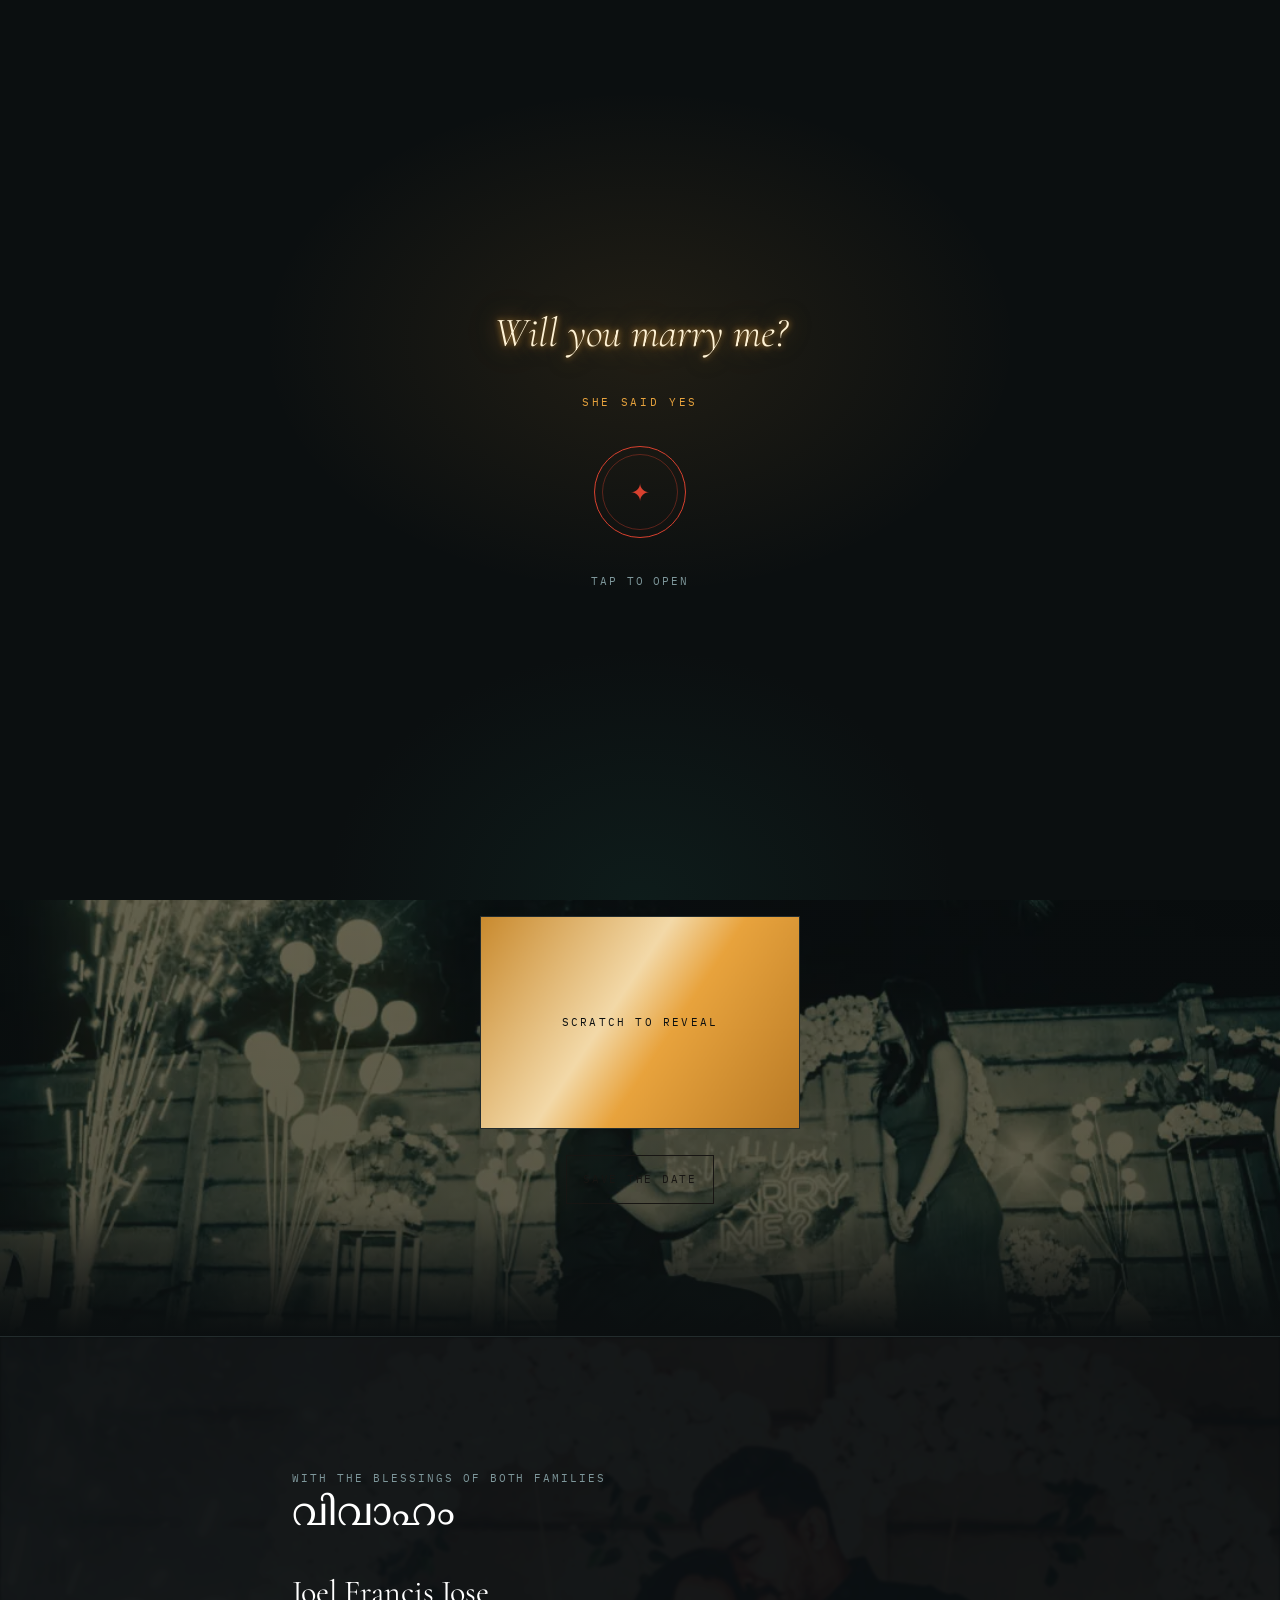
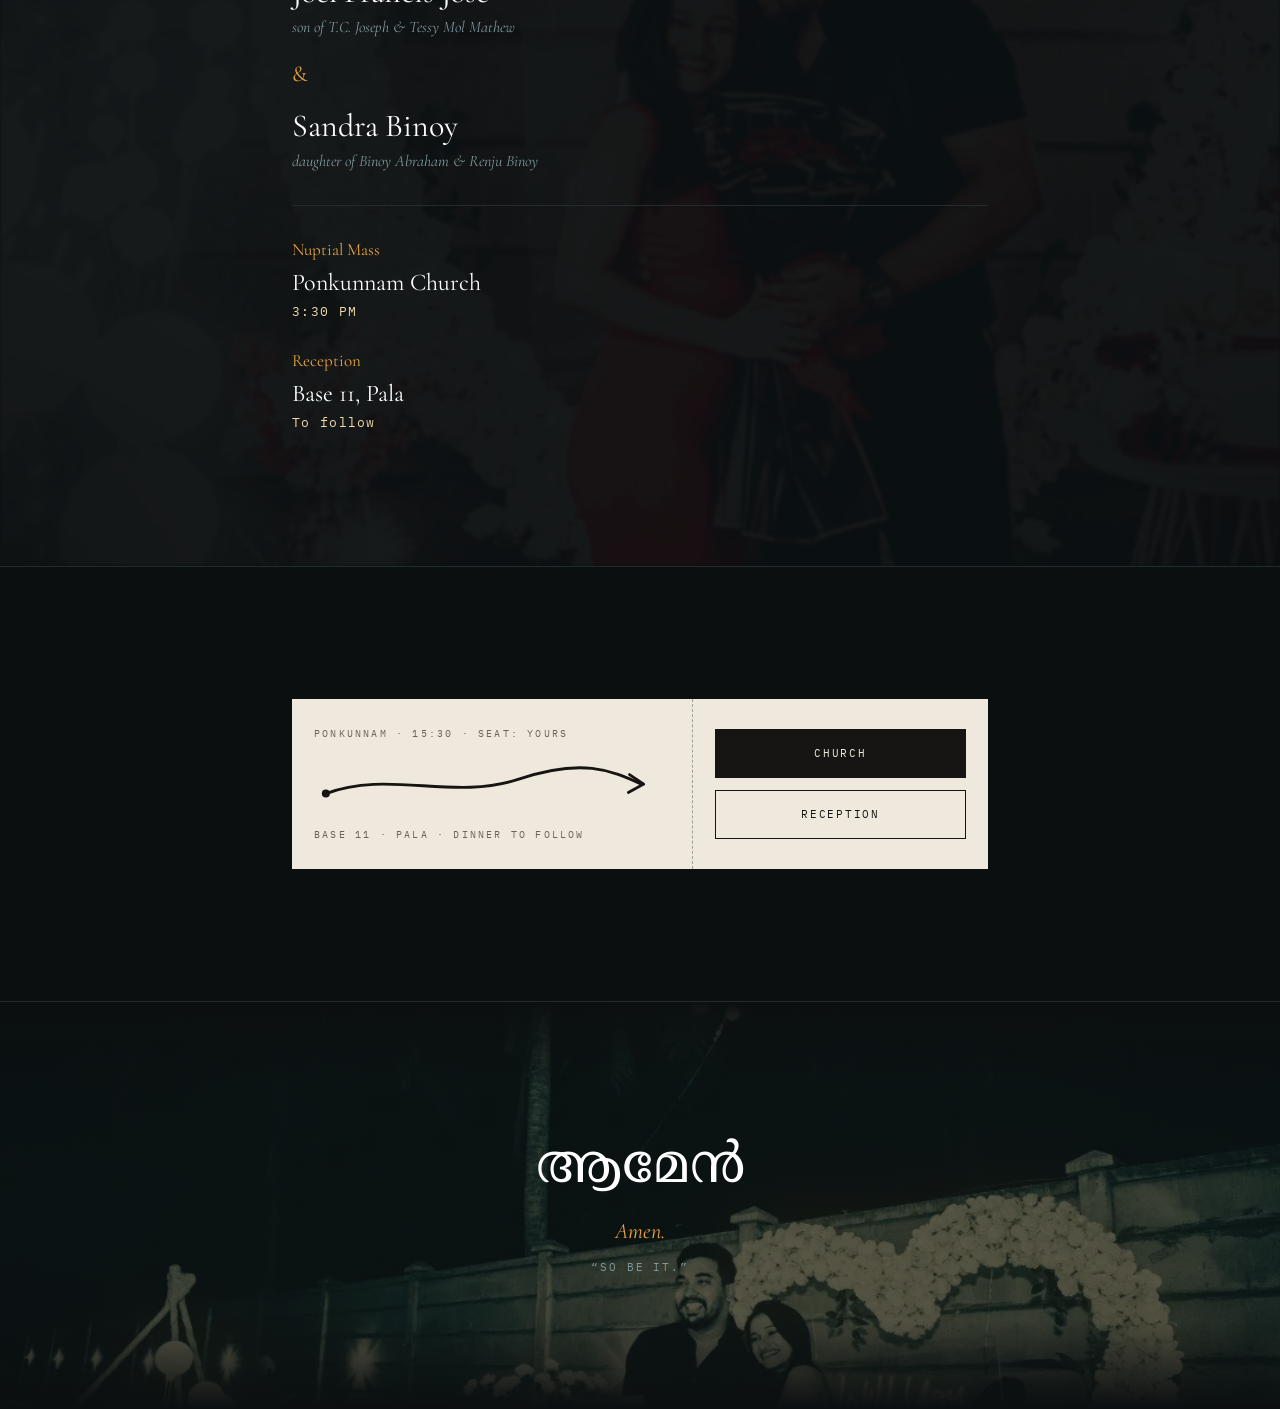
==== index_ce.html @ e19be13a "Build the invitation: index_ce, styles_ce, script_ce Saturday 7 November 2026. Nuptial Mass at Ponku" ====
<!DOCTYPE html>
<html lang="en">

<head>
  <meta charset="UTF-8">
  <meta name="viewport" content="width=device-width, initial-scale=1.0, viewport-fit=cover">
  <title>Joel &amp; Sandra — Wedding</title>
  <meta name="description" content="The wedding of Joel Francis Jose and Sandra Binoy. Nuptial Mass at Ponkunnam Church, reception at Base 11, Pala.">

  <meta property="og:title" content="Joel &amp; Sandra — Wedding" />
  <meta property="og:description" content="At our closest, we were 0.01 cm apart." />
  <meta property="og:image" content="https://pranchi3578.github.io/fixation/assets/ce/bouquet.webp" />
  <meta property="og:url" content="https://pranchi3578.github.io/fixation/index_ce.html" />
  <meta property="og:type" content="website" />
  <meta name="twitter:card" content="summary_large_image" />
  <meta name="twitter:title" content="Joel &amp; Sandra — Wedding" />
  <meta name="twitter:description" content="At our closest, we were 0.01 cm apart." />
  <meta name="theme-color" content="#0B0F10">

  <link rel="preconnect" href="https://fonts.googleapis.com">
  <link rel="preconnect" href="https://fonts.gstatic.com" crossorigin>
  <link rel="stylesheet" href="styles_ce.css">
</head>

<body class="is-sealed">

  <!-- ═══════════════════════════════════════════════════════════
       COVER — their own sign, quoted once
       ═══════════════════════════════════════════════════════════ -->
  <div class="cover" id="cover">
    <p class="cover-neon">Will you marry me?</p>
    <p class="cover-answer">She said yes</p>
    <button class="cover-seal" id="seal" aria-label="Open the invitation">&#10022;</button>
    <p class="label cover-hint">Tap to open</p>
  </div>

  <button class="sound" id="sound" type="button" aria-pressed="false" aria-label="Play music" hidden>&#9834;</button>

  <main id="invitation">

    <!-- ═══ 01 · 0.01 CM ═══════════════════════════════════════ -->
    <section class="scene hero reveal" id="scene-hero">
      <div class="plate">
        <img src="assets/ce/bouquet-smear.webp"
             srcset="assets/ce/bouquet-smear-900.webp 900w, assets/ce/bouquet-smear.webp 1500w"
             sizes="100vw"
             alt="Joel and Sandra at the proposal, holding a bouquet of red roses beneath a heart of white flowers, sparklers burning at the left of frame."
             fetchpriority="high" width="1500" height="859">
      </div>
      <div class="wrap">
        <div class="hero-inner">
          <h1 class="names">
            <span class="n n-left">Joel</span>
            <span class="amp">&amp;</span>
            <span class="n n-right">Sandra</span>
          </h1>
          <p class="label hero-sub">At our closest, we were 0.01 cm apart</p>
        </div>
      </div>
    </section>

    <!-- ═══ 02 · THE DATE, STAMPED ═════════════════════════════ -->
    <section class="scene date-scene reveal" id="scene-date">
      <div class="plate">
        <img src="assets/ce/proposal.webp"
             srcset="assets/ce/proposal-900.webp 900w, assets/ce/proposal.webp 1079w"
             sizes="100vw" loading="lazy" width="1079" height="715"
             alt="Joel on one knee under strung bulbs, sparklers to the left, a neon sign reading Will you marry me glowing inside a heart of white roses.">
      </div>
      <div class="wrap">
        <div class="date-block">
          <p class="label">The date</p>

          <div class="peel" id="peel">
            <p class="stamp">
              <span class="d" id="dateText">To be announced</span>
              <span class="e">Expires &mdash; never</span>
            </p>
            <canvas id="peelCanvas" aria-hidden="true"></canvas>
            <span class="peel-face" id="peelFace">Scratch to reveal</span>
          </div>

          <a class="btn" id="calendar" href="#" aria-disabled="true">Save the date</a>
        </div>
      </div>
    </section>

    <!-- ═══ 03 · THE BOARD ═════════════════════════════════════ -->
    <section class="scene reveal" id="scene-board">
      <div class="plate plate--quiet">
        <img src="assets/ce/bouquet.webp"
             srcset="assets/ce/bouquet-900.webp 900w, assets/ce/bouquet.webp 1500w"
             sizes="100vw" loading="lazy" width="1500" height="859" alt="">
      </div>
      <div class="wrap">
        <div class="board">
          <div class="board-title">
            <p class="label">With the blessings of both families</p>
            <p class="ml" lang="ml">വിവാഹം</p>
          </div>

          <div class="people">
            <div class="person">
              <p class="who">Joel Francis Jose</p>
              <p class="of">son of T.C. Joseph &amp; Tessy Mol Mathew</p>
            </div>
            <span class="amp" aria-hidden="true">&amp;</span>
            <div class="person">
              <p class="who">Sandra Binoy</p>
              <p class="of">daughter of Binoy Abraham &amp; Renju Binoy</p>
            </div>
          </div>

          <hr class="rule">

          <div class="events">
            <div class="event">
              <p class="what">Nuptial Mass</p>
              <p class="where">Ponkunnam Church</p>
              <p class="when">3:30 PM</p>
            </div>
            <div class="event">
              <p class="what">Reception</p>
              <p class="where">Base 11, Pala</p>
              <p class="when">To follow</p>
            </div>
          </div>
        </div>
      </div>
    </section>

    <!-- ═══ 04 · THE PASS ══════════════════════════════════════ -->
    <section class="scene reveal" id="scene-pass">
      <div class="wrap">
        <div class="pass">
          <div class="pass-main">
            <p class="pass-route">Ponkunnam &middot; 15:30 &middot; Seat: yours</p>
            <svg class="pass-hand" viewBox="0 0 300 44" role="img"
                 aria-label="A hand-drawn line from the church to the reception.">
              <path id="inkLine" d="M10 30 C 62 10, 118 36, 172 18 S 250 10, 276 22" />
              <path d="M266 14 L 278 22 L 265 29" />
              <circle cx="10" cy="30" r="3.4" fill="#171513" stroke="none" />
            </svg>
            <p class="pass-route">Base 11 &middot; Pala &middot; Dinner to follow</p>
          </div>
          <div class="pass-stub">
            <a class="btn btn--filled" href="https://www.google.com/maps/search/?api=1&amp;query=Ponkunnam%20Church%2C%20Kottayam"
               target="_blank" rel="noopener">Church</a>
            <a class="btn" href="https://www.google.com/maps/search/?api=1&amp;query=Base%2011%2C%20Pala%2C%20Kottayam"
               target="_blank" rel="noopener">Reception</a>
          </div>
        </div>
      </div>
    </section>

    <!-- ═══ 05 · THE CLOSE ═════════════════════════════════════ -->
    <section class="scene close reveal" id="scene-close">
      <div class="plate">
        <img src="assets/ce/heart.webp"
             srcset="assets/ce/heart-900.webp 900w, assets/ce/heart.webp 1080w"
             sizes="100vw" loading="lazy" width="1080" height="735"
             alt="Joel and Sandra together beside the flower heart and the neon sign after the proposal.">
      </div>
      <div class="wrap">
        <div class="close-inner">
          <p class="ml" lang="ml">ആമേൻ</p>
          <p class="en">Amen.</p>
          <p class="label so">&ldquo;So be it.&rdquo;</p>
        </div>
      </div>
    </section>

  </main>

  <audio id="track" src="song_trimmed.mp3" loop preload="none"></audio>
  <script src="script_ce.js" defer></script>
</body>

</html>
---- styles_ce.css ----
/* ═══════════════════════════════════════════════════════════════
   Joel & Sandra — wedding invitation
   Chungking Express direction · see docs/chungking-express-design-plan.md

   Dark-committed by intent: this is an evening object. Every surface is
   painted explicitly so it holds on any host background.
   ═══════════════════════════════════════════════════════════════ */

@import url('https://fonts.googleapis.com/css2?family=Cormorant+Garamond:ital,wght@0,300;0,400;0,500;1,300;1,400&family=IBM+Plex+Mono:wght@400&family=Noto+Serif+Malayalam:wght@400;600&display=swap');

:root {
  color-scheme: dark;

  /* ── ground: 70% of the page ── */
  --night:        #0B0F10;
  --night-2:      #141A1B;
  --night-3:      #1D2526;
  --line:         #232C2D;

  /* ── the warm source: 20% ── */
  --tungsten:     #E8A33D;
  --tungsten-soft:#F3D9A8;

  /* ── the cool ambient: 8% ── */
  --jade:         #1F5F52;
  --rain:         #7E979B;

  /* ── the single alarm: 2%, exactly twice on the page ── */
  --alarm:        #D8412F;

  /* ── the one paper moment ── */
  --paper:        #EFE9DD;
  --paper-ink:    #171513;

  --display: 'Cormorant Garamond', 'Iowan Old Style', Georgia, serif;
  --mono: 'IBM Plex Mono', ui-monospace, 'SFMono-Regular', Menlo, monospace;
  --ml: 'Noto Serif Malayalam', 'Cormorant Garamond', serif;

  --t-display-1: clamp(2.4rem, 11vw, 4.4rem);
  --t-display-2: clamp(1.5rem, 6.5vw, 2.4rem);
  --t-body:      clamp(1rem, 4.2vw, 1.125rem);
  --t-stamp:     0.6875rem;

  --gutter: 20px;
  --ease: cubic-bezier(.16, 1, .3, 1);
}

* { box-sizing: border-box; }

html { -webkit-text-size-adjust: 100%; }

body {
  margin: 0;
  background: var(--night);
  color: var(--tungsten-soft);
  font-family: var(--display);
  font-size: var(--t-body);
  line-height: 1.7;
  -webkit-font-smoothing: antialiased;
  overflow-x: hidden;
}

/* Locked only while the cover is up; JS removes it on open. */
body.is-sealed { overflow: hidden; height: 100dvh; }

img { max-width: 100%; display: block; }

/* The document default 1em margin fights every flex `gap` below it. */
p, h1, h2, figure { margin: 0; }

/* ── shared type roles ──────────────────────────────────────── */
.label {
  font-family: var(--mono);
  font-size: var(--t-stamp);
  letter-spacing: 0.18em;
  text-transform: uppercase;
  color: var(--rain);
  margin: 0;
}
.ml { font-family: var(--ml); }

/* ═══ COVER ═══════════════════════════════════════════════════ */
.cover {
  position: fixed;
  inset: 0;
  z-index: 60;
  background: var(--night);
  display: flex;
  flex-direction: column;
  align-items: center;
  justify-content: center;
  gap: 34px;
  padding-inline: var(--gutter);
  padding-block: 40px;
  text-align: center;
  transition: opacity 620ms var(--ease), visibility 620ms;
}
.cover::before {
  content: "";
  position: absolute;
  inset: 0;
  background:
    radial-gradient(60ch 40ch at 50% 38%, rgba(232, 163, 61, .10), transparent 70%),
    radial-gradient(50ch 40ch at 50% 100%, rgba(31, 95, 82, .16), transparent 70%);
  pointer-events: none;
}
.cover.is-open { opacity: 0; visibility: hidden; pointer-events: none; }

/* Their own sign, quoted once. */
.cover-neon {
  position: relative;
  font-size: clamp(1.6rem, 8vw, 2.6rem);
  font-weight: 300;
  font-style: italic;
  line-height: 1.2;
  color: #FFF3D6;
  text-shadow:
    0 0 6px rgba(232, 163, 61, .90),
    0 0 22px rgba(232, 163, 61, .55),
    0 0 48px rgba(216, 65, 47, .30);
  animation: neon-warmup 1000ms steps(1, end) 300ms 1 both;
}
@keyframes neon-warmup {
  0%, 20%  { opacity: .18; text-shadow: none; }
  21%, 34% { opacity: 1; }
  35%, 47% { opacity: .28; text-shadow: none; }
  48%, 100%{ opacity: 1; }
}

.cover-answer {
  position: relative;
  font-family: var(--mono);
  font-size: var(--t-stamp);
  letter-spacing: 0.24em;
  text-transform: uppercase;
  color: var(--tungsten);
  opacity: 0;
  animation: fade-up 700ms var(--ease) 1500ms both;
}

/* The seal — appearance 2 of 2 for --alarm. */
.cover-seal {
  position: relative;
  width: 92px;
  height: 92px;
  border-radius: 50%;
  border: 1.5px solid var(--alarm);
  background: none;
  color: var(--alarm);
  font-family: var(--mono);
  font-size: 1.5rem;
  cursor: pointer;
  display: grid;
  place-items: center;
  opacity: 0;
  animation: fade-up 700ms var(--ease) 2000ms both;
  transition: transform 320ms var(--ease), box-shadow 320ms var(--ease);
}
.cover-seal:hover,
.cover-seal:focus-visible { transform: scale(1.04); box-shadow: 0 0 34px rgba(216, 65, 47, .35); }
.cover-seal::after {
  content: "";
  position: absolute;
  inset: 7px;
  border-radius: 50%;
  border: 1px solid rgba(216, 65, 47, .38);
}

.cover-hint {
  position: relative;
  opacity: 0;
  animation: fade-up 700ms var(--ease) 2300ms both;
}

@keyframes fade-up {
  from { opacity: 0; transform: translateY(10px); }
  to   { opacity: 1; transform: none; }
}

/* ═══ SOUND ═══════════════════════════════════════════════════ */
.sound {
  position: fixed;
  right: var(--gutter);
  bottom: calc(var(--gutter) + env(safe-area-inset-bottom, 0px));
  z-index: 50;
  width: 46px;
  height: 46px;
  border-radius: 50%;
  border: 1px solid var(--line);
  background: rgba(11, 15, 16, .82);
  backdrop-filter: blur(8px);
  color: var(--rain);
  font-family: var(--mono);
  font-size: 0.75rem;
  cursor: pointer;
  display: grid;
  place-items: center;
  transition: color 240ms, border-color 240ms;
}
.sound[aria-pressed="true"] { color: var(--tungsten); border-color: var(--tungsten); }
.sound[hidden] { display: none !important; }

/* ═══ SCENE SHELL ═════════════════════════════════════════════ */
.wrap {
  padding-inline: var(--gutter);
  padding-block: 0;
  max-width: 46rem;
  margin-inline: auto;
}

.scene {
  position: relative;
  padding-block: clamp(72px, 16vw, 132px);
}
.scene + .scene { border-top: 1px solid var(--line); }

/* A photograph behind a scene, always under a night scrim. */
.plate { position: absolute; inset: 0; overflow: hidden; z-index: 0; }
.plate img { width: 100%; height: 100%; object-fit: cover; }
.plate::after {
  content: "";
  position: absolute;
  inset: 0;
  background: linear-gradient(to bottom,
    var(--night) 0%, rgba(11, 15, 16, .62) 22%,
    rgba(11, 15, 16, .68) 78%, var(--night) 100%);
}
.plate--quiet img { opacity: .12; filter: blur(1.5px); }
.plate--quiet::after { background: rgba(11, 15, 16, .58); }
.scene > .wrap { position: relative; z-index: 1; }

/* ═══ 01 · HERO — 0.01 cm ═════════════════════════════════════ */
.hero { min-height: 82dvh; display: flex; align-items: flex-end; }
.hero .plate img { object-position: 62% center; }

.hero-inner { display: flex; flex-direction: column; gap: 18px; width: 100%; }

.names {
  display: flex;
  align-items: baseline;
  flex-wrap: wrap;
  font-size: var(--t-display-1);
  font-weight: 300;
  line-height: 1.05;
  color: #fff;
  margin: 0;
}
.names .n { display: inline-block; }
.names .amp { color: var(--tungsten); padding-inline: 0.32em; }

/* The gap closes. 24px apart → 0.01 cm apart. */
.names .n-left  { transform: translateX(-14px); }
.names .n-right { transform: translateX(14px); }
.is-close .names .n-left,
.is-close .names .n-right {
  transform: translateX(0);
  transition: transform 700ms var(--ease);
}

.hero-sub { color: var(--tungsten-soft); }

/* ═══ 02 · THE DATE, STAMPED ══════════════════════════════════ */
.date-scene { text-align: center; }
.date-block {
  display: flex;
  flex-direction: column;
  align-items: center;
  gap: 26px;
}

.peel {
  position: relative;
  width: min(100%, 20rem);
  aspect-ratio: 3 / 2;
  display: grid;
  place-items: center;
  background: var(--night-2);
  border: 1px solid var(--line);
}
.peel canvas {
  position: absolute;
  inset: 0;
  width: 100%;
  height: 100%;
  touch-action: none;
  cursor: crosshair;
  transition: opacity 500ms var(--ease);
}
.peel.is-open canvas { opacity: 0; pointer-events: none; }

.peel-face {
  position: absolute;
  z-index: 2;
  font-family: var(--mono);
  font-size: var(--t-stamp);
  letter-spacing: 0.2em;
  text-transform: uppercase;
  color: var(--night);
  pointer-events: none;
  transition: opacity 300ms;
}
.peel.is-open .peel-face { opacity: 0; }

/* The stamp: appearance 1 of 2 for --alarm. */
.stamp {
  display: inline-flex;
  flex-direction: column;
  align-items: center;
  gap: 6px;
  padding: 14px 22px 12px;
  border: 2px solid var(--alarm);
  color: var(--alarm);
  font-family: var(--mono);
  line-height: 1.25;
  transform: rotate(-3.2deg);
}
.stamp .d {
  font-size: clamp(1.15rem, 5.5vw, 1.5rem);
  letter-spacing: 0.12em;
  font-variant-numeric: tabular-nums;
}
.stamp .e { font-size: 0.625rem; letter-spacing: 0.22em; }

/* ═══ 03 · THE BOARD ══════════════════════════════════════════ */
.board { display: flex; flex-direction: column; gap: 30px; }

.board-title { display: flex; flex-direction: column; gap: 4px; }
.board-title .ml { font-size: var(--t-display-2); line-height: 1.35; color: #fff; }

.people { display: flex; flex-direction: column; gap: 22px; }
.person { display: flex; flex-direction: column; gap: 2px; }
.person .who { font-size: clamp(1.5rem, 6.5vw, 2rem); font-weight: 400; line-height: 1.2; color: #fff; }
.person .of { font-size: 1rem; font-style: italic; color: var(--rain); }
.people .amp { font-size: 1.4rem; color: var(--tungsten); line-height: 1; }

.rule { height: 1px; background: var(--line); border: 0; margin: 0; }

.events { display: flex; flex-direction: column; gap: 24px; }
.event { display: grid; grid-template-columns: 1fr; gap: 3px; }
.event .what { color: var(--tungsten); font-size: 1.0625rem; }
.event .where { color: #fff; font-size: clamp(1.25rem, 5.5vw, 1.5rem); line-height: 1.25; }
.event .when { font-family: var(--mono); font-size: 0.8125rem; letter-spacing: 0.1em; color: var(--tungsten-soft); }

/* ═══ 04 · THE PASS ═══════════════════════════════════════════ */
.pass {
  background: var(--paper);
  color: var(--paper-ink);
  display: grid;
  grid-template-columns: 1fr;
  overflow: hidden;
}
@media (min-width: 480px) { .pass { grid-template-columns: 1.35fr 1fr; } }

.pass-main { padding: 26px 22px; display: flex; flex-direction: column; gap: 16px; }
.pass-route {
  font-family: var(--mono);
  font-size: 0.625rem;
  letter-spacing: 0.22em;
  text-transform: uppercase;
  color: #6C635A;
}
.pass-hand { width: 100%; height: auto; }
.pass-hand path { stroke: var(--paper-ink); stroke-width: 2.4; fill: none; stroke-linecap: round; stroke-linejoin: round; }

.pass-stub {
  border-top: 1px dashed rgba(23, 21, 19, .34);
  padding: 22px;
  display: flex;
  flex-direction: column;
  gap: 12px;
  justify-content: center;
}
@media (min-width: 480px) {
  .pass-stub { border-top: 0; border-left: 1px dashed rgba(23, 21, 19, .34); }
}

.btn {
  display: block;
  text-align: center;
  padding: 14px 16px;
  min-height: 46px;
  font-family: var(--mono);
  font-size: var(--t-stamp);
  letter-spacing: 0.16em;
  text-transform: uppercase;
  text-decoration: none;
  border: 1px solid var(--paper-ink);
  color: var(--paper-ink);
  transition: background-color 220ms, color 220ms;
}
.btn:hover, .btn:focus-visible { background: var(--paper-ink); color: var(--paper); }
.btn--filled { background: var(--paper-ink); color: var(--paper); }
.btn--filled:hover, .btn--filled:focus-visible { background: none; color: var(--paper-ink); }
.btn[aria-disabled="true"] {
  border-style: dashed;
  color: #7A7168;
  border-color: #A79E93;
  pointer-events: none;
}

/* ═══ 05 · THE CLOSE ══════════════════════════════════════════ */
.close { text-align: center; }
.close-inner { display: flex; flex-direction: column; align-items: center; gap: 8px; }
.close .ml { font-size: clamp(2.2rem, 12vw, 3.4rem); color: #fff; line-height: 1.3; }
.close .en { font-size: 1.375rem; font-style: italic; color: var(--tungsten); }
.close .so { color: var(--rain); }

/* ═══ REVEAL ══════════════════════════════════════════════════ */
/* Default is visible: with JS off, or before the observer runs,
   every scene is fully readable. JS opts in to the animation. */
.js .reveal { opacity: 0; transform: translateY(16px); }
.js .reveal.is-in {
  opacity: 1;
  transform: none;
  transition: opacity 620ms var(--ease), transform 620ms var(--ease);
}

/* Step-print: three ghosts resolving onto the sharp headline. */
.smear { position: relative; display: inline-block; }
.smear .ghost {
  position: absolute;
  inset: 0;
  color: var(--tungsten);
  pointer-events: none;
  white-space: nowrap;
  opacity: 0;
}
.is-in .smear .g1 { animation: step-print 900ms var(--ease) both; --dx: 7px;  --o: .55; filter: blur(2px); }
.is-in .smear .g2 { animation: step-print 900ms var(--ease) both; --dx: 15px; --o: .28; filter: blur(5px); }
.is-in .smear .g3 { animation: step-print 900ms var(--ease) both; --dx: 24px; --o: .14; filter: blur(9px); }
@keyframes step-print {
  from { transform: translate3d(var(--dx), 0, 0); opacity: var(--o); }
  to   { transform: none; opacity: 0; }
}

:focus-visible { outline: 2px solid var(--tungsten); outline-offset: 3px; }

@media (prefers-reduced-motion: reduce) {
  *, *::before, *::after {
    animation-duration: 120ms !important;
    animation-iteration-count: 1 !important;
    transition-duration: 120ms !important;
  }
  .js .reveal { opacity: 1; transform: none; }
  .names .n-left, .names .n-right { transform: none; }
  .smear .ghost { display: none; }
  .cover-neon, .cover-answer, .cover-seal, .cover-hint { animation: none; opacity: 1; }
}
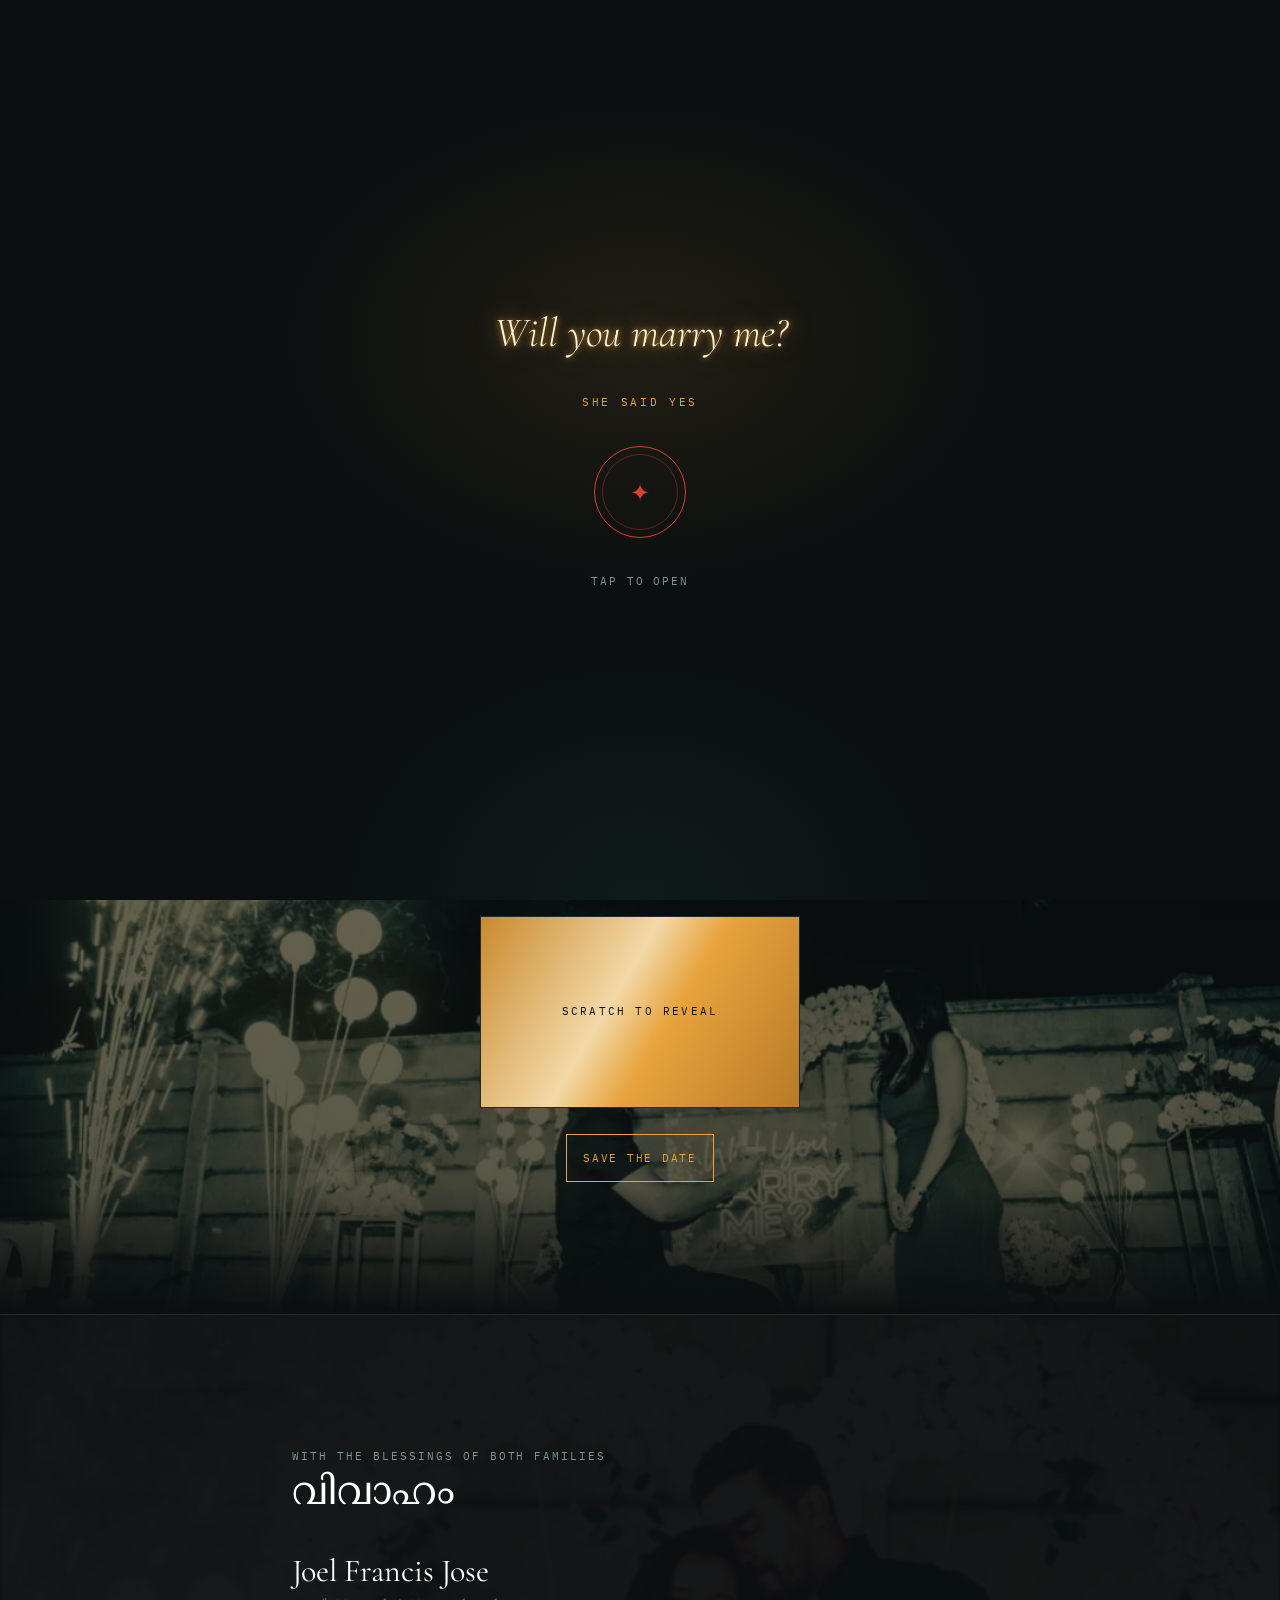
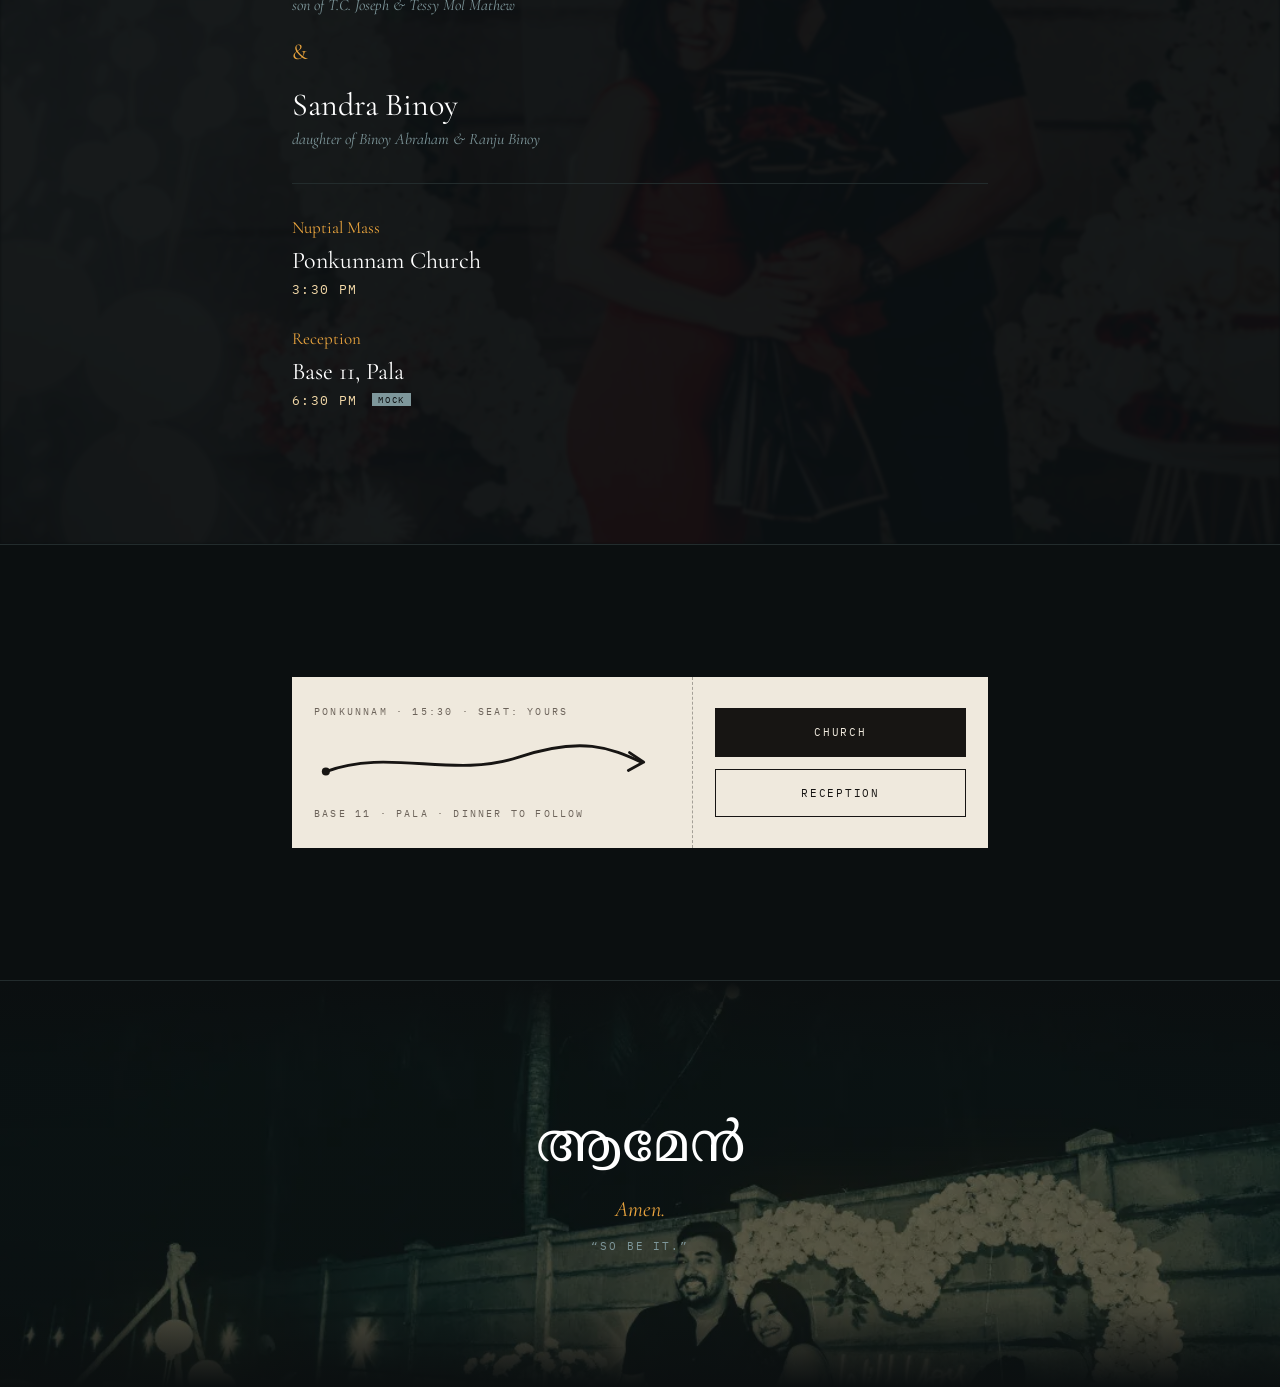
==== commit 1aa60af2: "P6: asset triage, social card, iOS hardening - Ranju Binoy, not Renju. - Reception shows a mock 6:30" ====
--- a/index_ce.html
+++ b/index_ce.html
@@ -9,16 +9,22 @@
 
   <meta property="og:title" content="Joel &amp; Sandra — Wedding" />
   <meta property="og:description" content="At our closest, we were 0.01 cm apart." />
-  <meta property="og:image" content="https://pranchi3578.github.io/fixation/assets/ce/bouquet.webp" />
+  <meta property="og:image" content="https://pranchi3578.github.io/fixation/assets/ce/og.jpg" />
+  <meta property="og:image:width" content="1200" />
+  <meta property="og:image:height" content="630" />
+  <meta property="og:image:alt" content="Joel and Sandra at the proposal, beneath a heart of white flowers." />
   <meta property="og:url" content="https://pranchi3578.github.io/fixation/index_ce.html" />
   <meta property="og:type" content="website" />
   <meta name="twitter:card" content="summary_large_image" />
   <meta name="twitter:title" content="Joel &amp; Sandra — Wedding" />
   <meta name="twitter:description" content="At our closest, we were 0.01 cm apart." />
+  <meta name="twitter:image" content="https://pranchi3578.github.io/fixation/assets/ce/og.jpg" />
   <meta name="theme-color" content="#0B0F10">
 
   <link rel="preconnect" href="https://fonts.googleapis.com">
   <link rel="preconnect" href="https://fonts.gstatic.com" crossorigin>
+  <link rel="stylesheet"
+        href="https://fonts.googleapis.com/css2?family=Cormorant+Garamond:ital,wght@0,300;0,400;0,500;1,300;1,400&family=IBM+Plex+Mono:wght@400&family=Noto+Serif+Malayalam:wght@400;600&display=swap">
   <link rel="stylesheet" href="styles_ce.css">
 </head>
 
@@ -107,7 +113,7 @@
             <span class="amp" aria-hidden="true">&amp;</span>
             <div class="person">
               <p class="who">Sandra Binoy</p>
-              <p class="of">daughter of Binoy Abraham &amp; Renju Binoy</p>
+              <p class="of">daughter of Binoy Abraham &amp; Ranju Binoy</p>
             </div>
           </div>
 
@@ -122,7 +128,7 @@
             <div class="event">
               <p class="what">Reception</p>
               <p class="where">Base 11, Pala</p>
-              <p class="when">To follow</p>
+              <p class="when">6:30 PM <span class="mock">mock</span></p>
             </div>
           </div>
         </div>
--- a/styles_ce.css
+++ b/styles_ce.css
@@ -6,7 +6,9 @@
    painted explicitly so it holds on any host background.
    ═══════════════════════════════════════════════════════════════ */
 
-@import url('https://fonts.googleapis.com/css2?family=Cormorant+Garamond:ital,wght@0,300;0,400;0,500;1,300;1,400&family=IBM+Plex+Mono:wght@400&family=Noto+Serif+Malayalam:wght@400;600&display=swap');
+/* Fonts are linked from the document head, not @import-ed here: an
+   @import chains a second round trip behind this file before any text
+   can paint. */
 
 :root {
   color-scheme: dark;
@@ -62,6 +64,8 @@
 
 /* Locked only while the cover is up; JS removes it on open. */
 body.is-sealed { overflow: hidden; height: 100dvh; }
+/* iOS still rubber-bands a locked body; the cover swallows the gesture. */
+.is-sealed .cover { touch-action: none; overscroll-behavior: none; }
 
 img { max-width: 100%; display: block; }
 
@@ -188,6 +192,7 @@
   border-radius: 50%;
   border: 1px solid var(--line);
   background: rgba(11, 15, 16, .82);
+  -webkit-backdrop-filter: blur(8px);
   backdrop-filter: blur(8px);
   color: var(--rain);
   font-family: var(--mono);
@@ -271,7 +276,7 @@
 .peel {
   position: relative;
   width: min(100%, 20rem);
-  aspect-ratio: 3 / 2;
+  aspect-ratio: 5 / 3;
   display: grid;
   place-items: center;
   background: var(--night-2);
@@ -287,6 +292,12 @@
   transition: opacity 500ms var(--ease);
 }
 .peel.is-open canvas { opacity: 0; pointer-events: none; }
+/* Once it is scratched the panel gets out of the way and the stamp is
+   left sitting directly on the photograph. */
+.peel {
+  transition: background-color 500ms var(--ease), border-color 500ms var(--ease);
+}
+.peel.is-open { background: transparent; border-color: transparent; }
 
 .peel-face {
   position: absolute;
@@ -321,6 +332,13 @@
 }
 .stamp .e { font-size: 0.625rem; letter-spacing: 0.22em; }
 
+/* .btn is drawn for the paper card; on the night ground it needs the
+   tungsten pair instead, or it renders near-black on near-black. */
+.date-block .btn { border-color: var(--tungsten); color: var(--tungsten); }
+.date-block .btn:hover,
+.date-block .btn:focus-visible { background: var(--tungsten); color: var(--night); }
+.date-block .btn[aria-disabled="true"] { color: var(--rain); border-color: var(--night-3); }
+
 /* ═══ 03 · THE BOARD ══════════════════════════════════════════ */
 .board { display: flex; flex-direction: column; gap: 30px; }
 
@@ -340,6 +358,19 @@
 .event .what { color: var(--tungsten); font-size: 1.0625rem; }
 .event .where { color: #fff; font-size: clamp(1.25rem, 5.5vw, 1.5rem); line-height: 1.25; }
 .event .when { font-family: var(--mono); font-size: 0.8125rem; letter-spacing: 0.1em; color: var(--tungsten-soft); }
+
+/* Placeholder marker — delete this rule and the span once the reception
+   time is confirmed. */
+.mock {
+  font-size: 0.5625rem;
+  letter-spacing: 0.18em;
+  text-transform: uppercase;
+  color: var(--night);
+  background: var(--rain);
+  padding: 1px 6px;
+  margin-left: 6px;
+  vertical-align: 2px;
+}
 
 /* ═══ 04 · THE PASS ═══════════════════════════════════════════ */
 .pass {
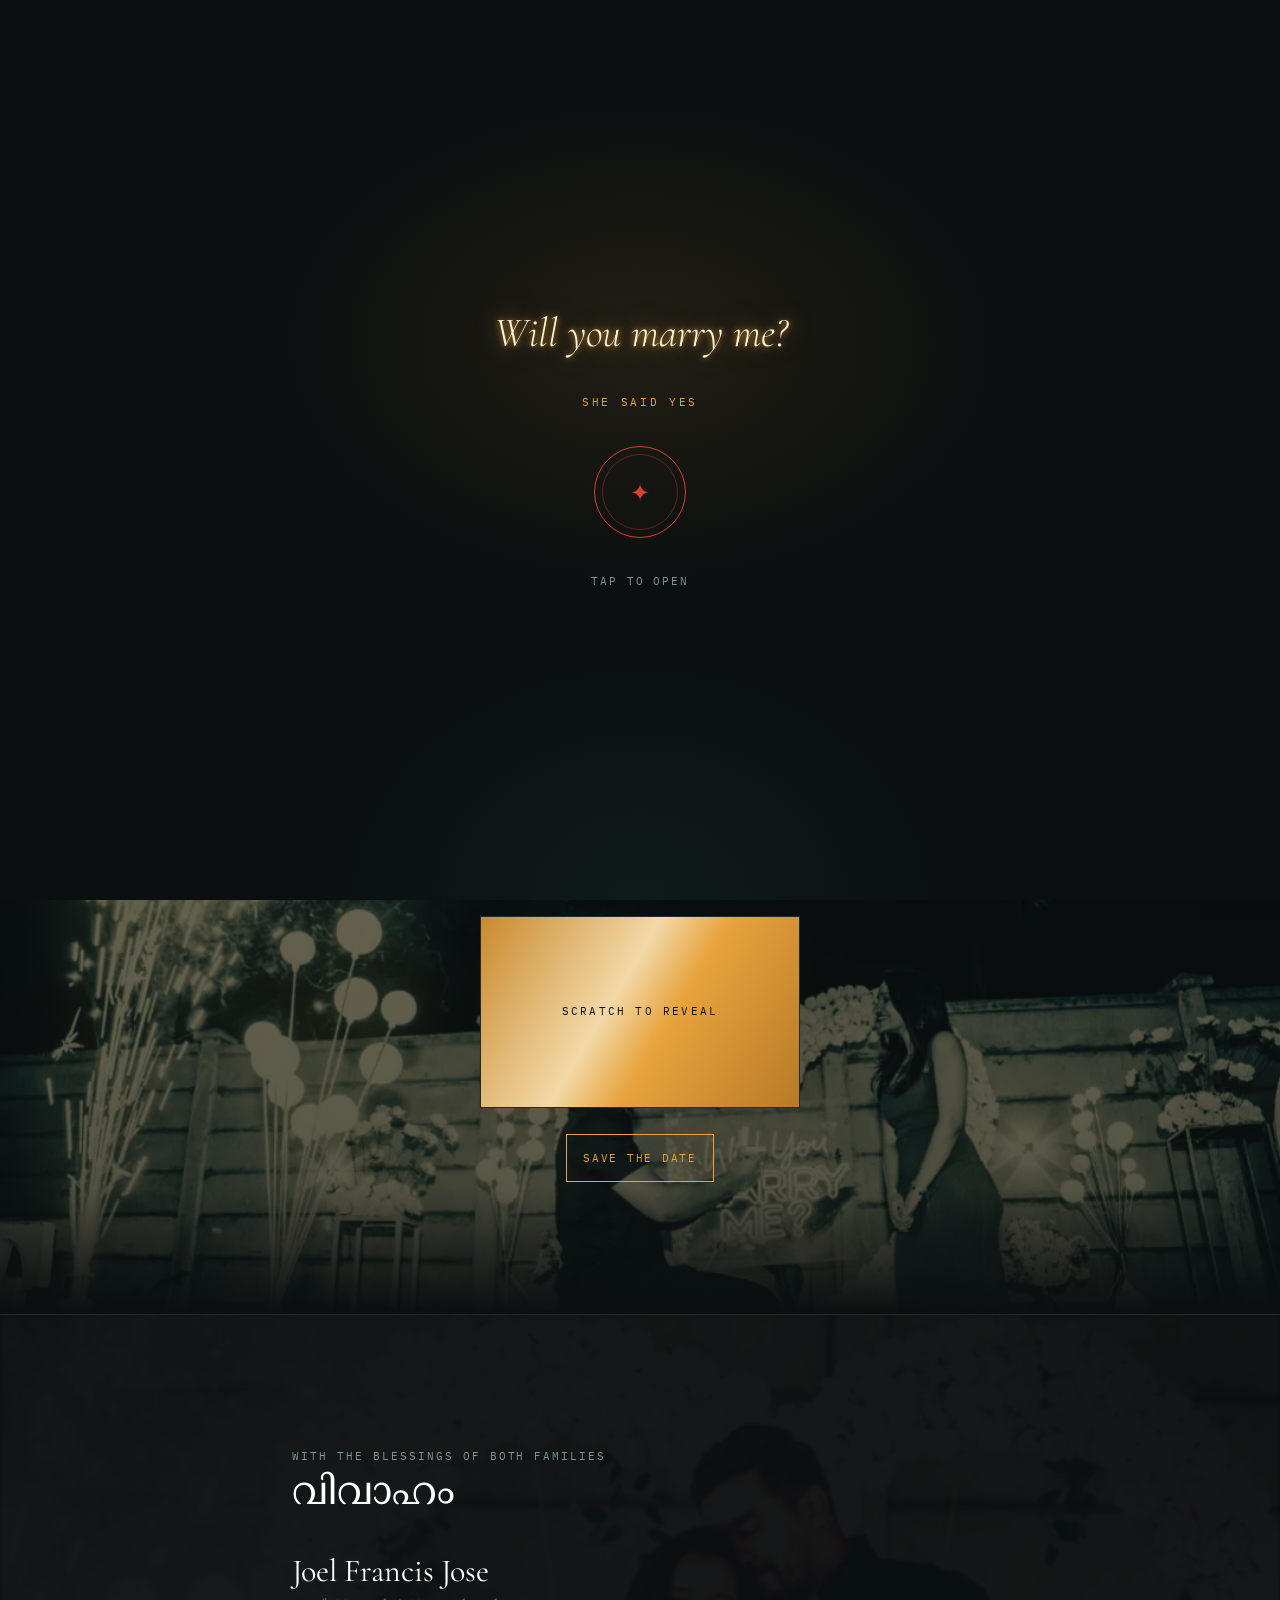
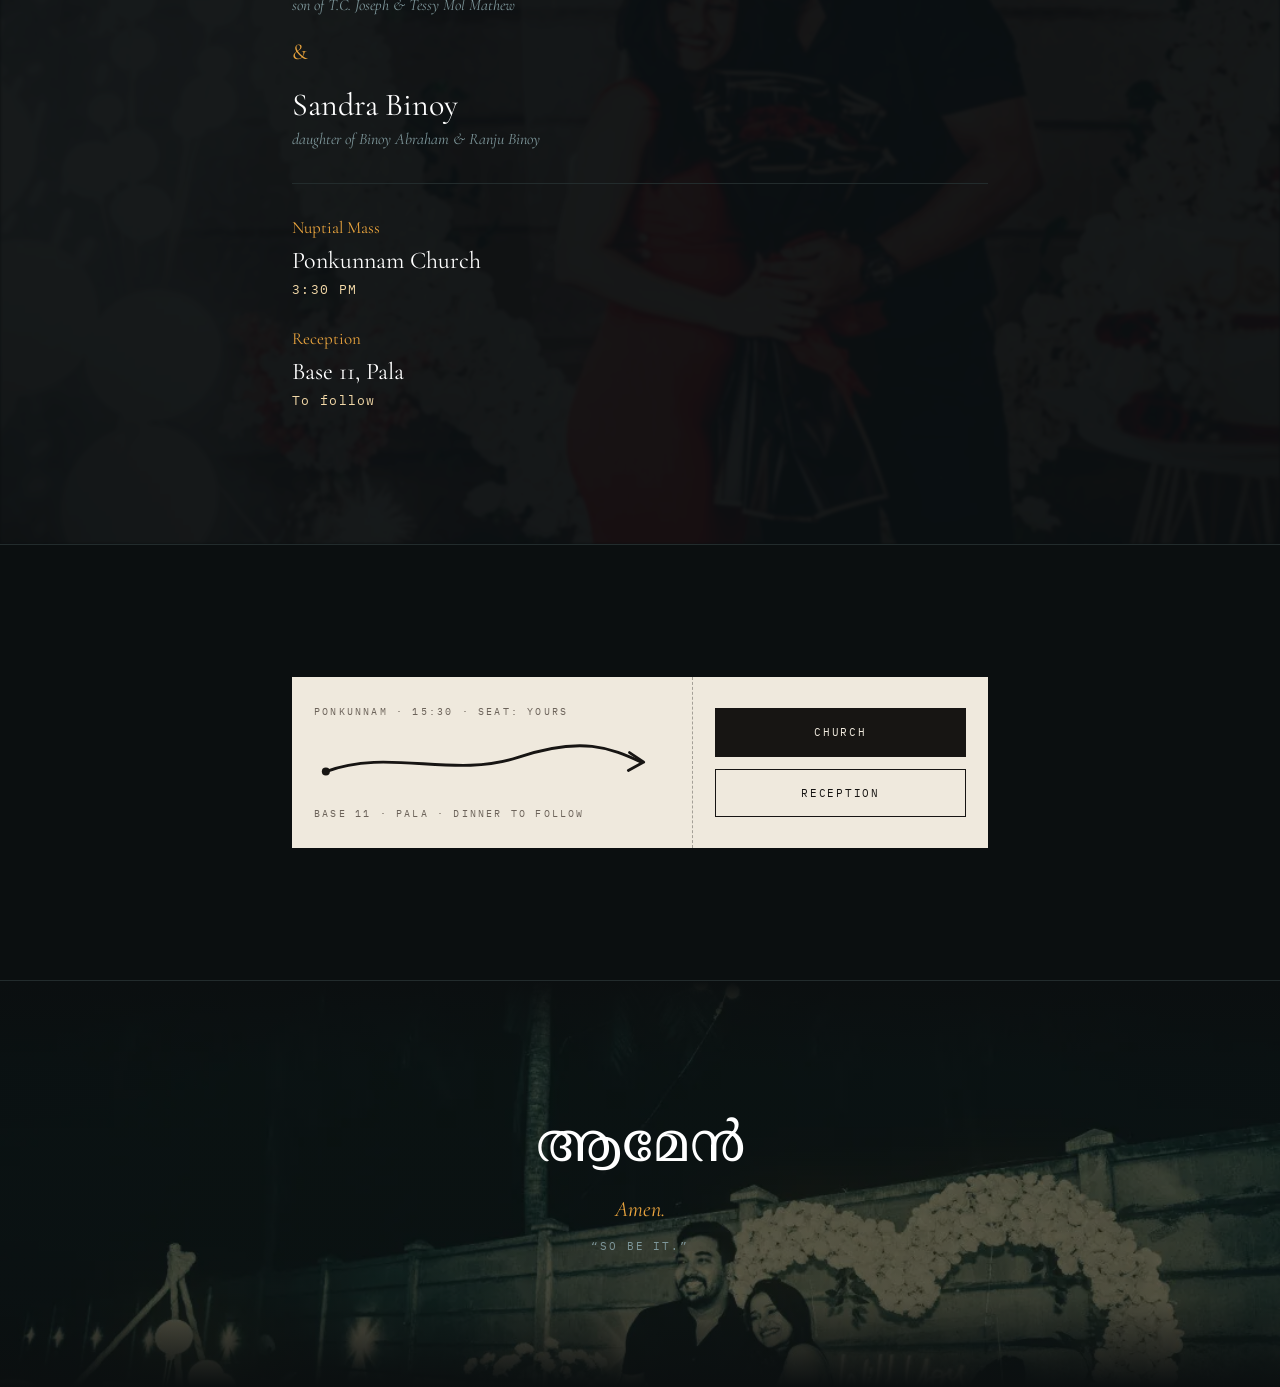
==== commit e6409810: "Prepare for hosting: .nojekyll, and drop the mock reception time The 6:30 PM was a stand-in for revi" ====
--- a/index_ce.html
+++ b/index_ce.html
@@ -128,7 +128,7 @@
             <div class="event">
               <p class="what">Reception</p>
               <p class="where">Base 11, Pala</p>
-              <p class="when">6:30 PM <span class="mock">mock</span></p>
+              <p class="when">To follow</p>
             </div>
           </div>
         </div>
@@ -172,13 +172,15 @@
           <p class="ml" lang="ml">ആമേൻ</p>
           <p class="en">Amen.</p>
           <p class="label so">&ldquo;So be it.&rdquo;</p>
+          <p class="label credit" id="credit" hidden></p>
         </div>
       </div>
     </section>
 
   </main>
 
-  <audio id="track" src="song_trimmed.mp3" loop preload="none"></audio>
+  <!-- src is set from TRACK in script_ce.js, with a fallback. -->
+  <audio id="track" loop preload="none"></audio>
   <script src="script_ce.js" defer></script>
 </body>
 
--- a/styles_ce.css
+++ b/styles_ce.css
@@ -435,6 +435,8 @@
 .close .ml { font-size: clamp(2.2rem, 12vw, 3.4rem); color: #fff; line-height: 1.3; }
 .close .en { font-size: 1.375rem; font-style: italic; color: var(--tungsten); }
 .close .so { color: var(--rain); }
+.close .credit { color: var(--rain); margin-top: 26px; font-size: 0.625rem; }
+.close .credit[hidden] { display: none; }
 
 /* ═══ REVEAL ══════════════════════════════════════════════════ */
 /* Default is visible: with JS off, or before the observer runs,
